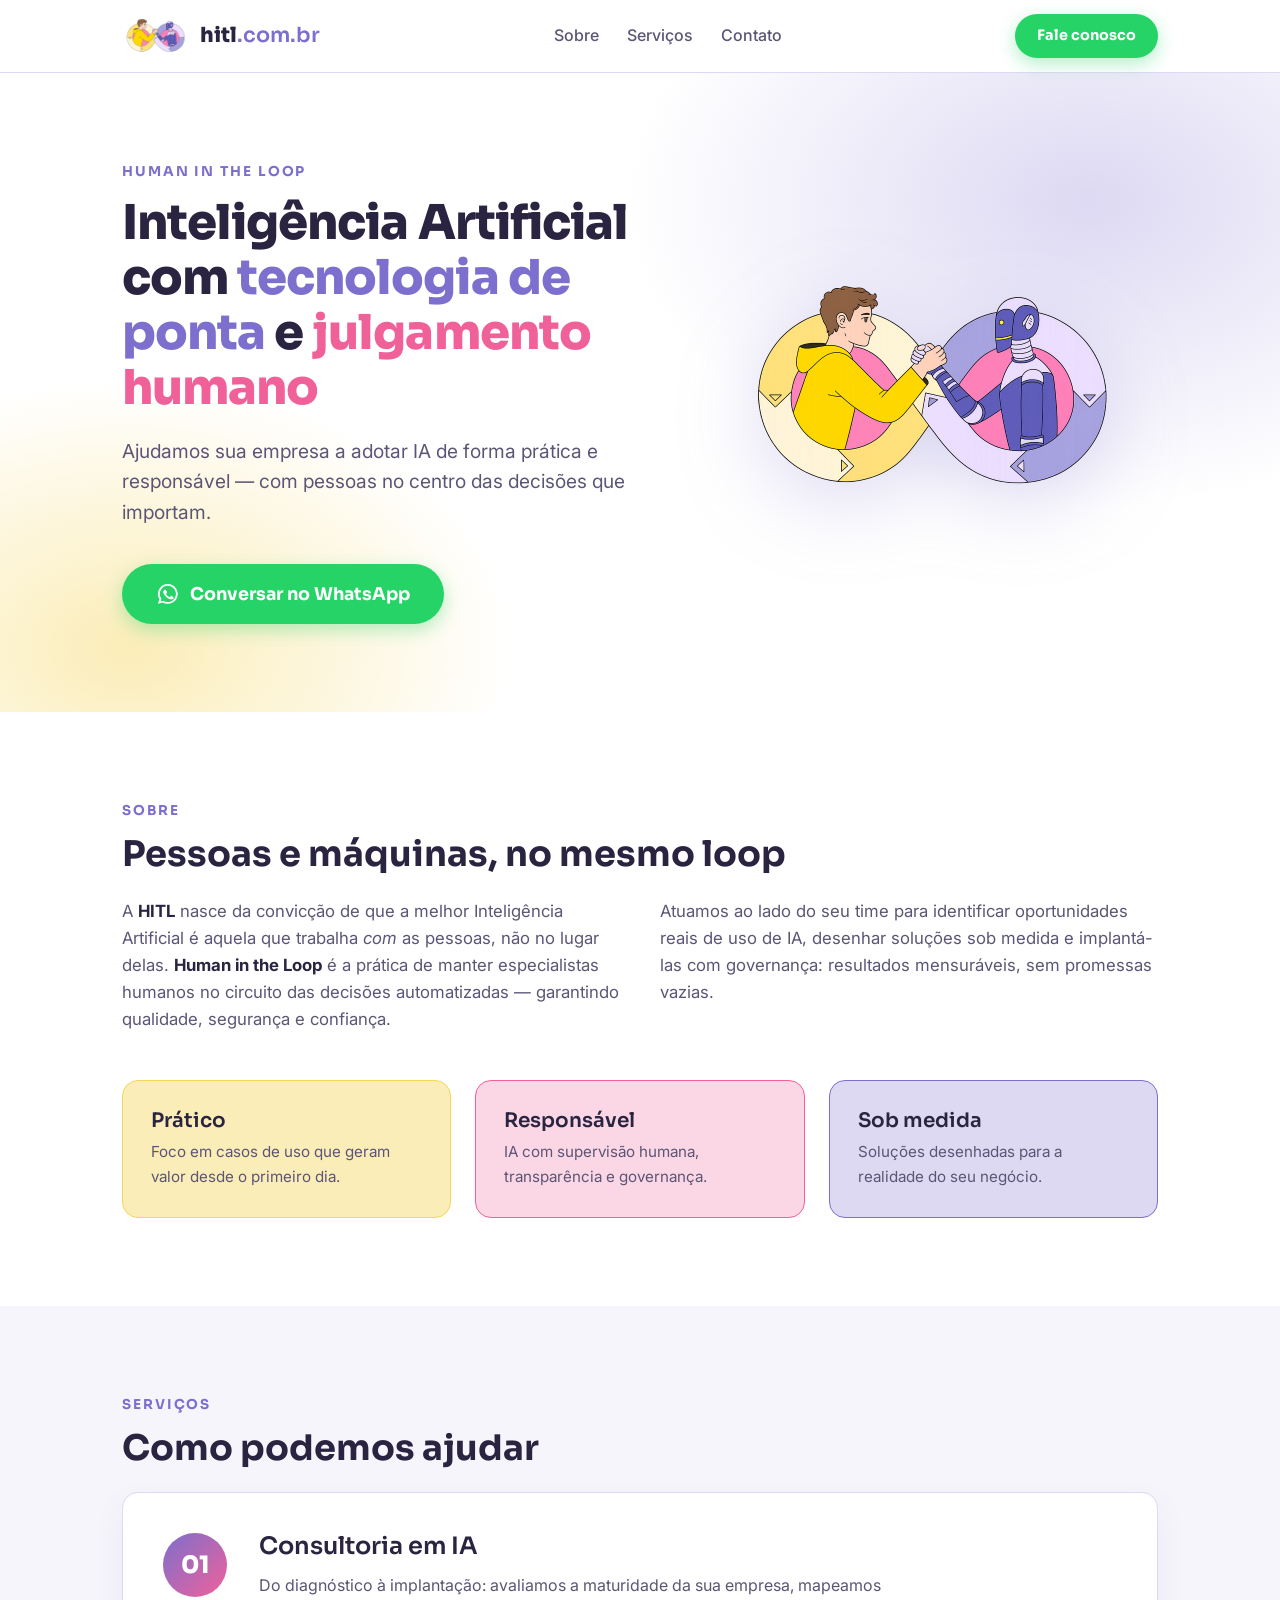
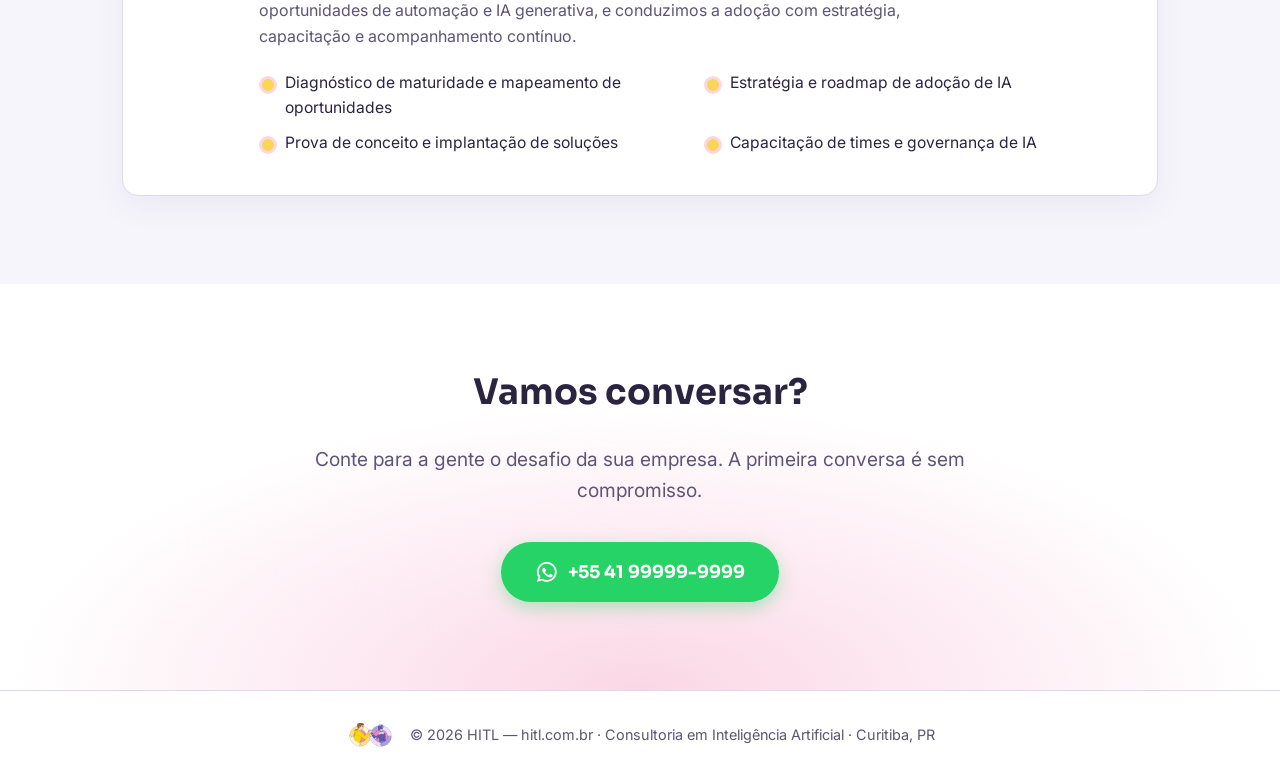
==== index.html @ 63e80a0f "Landing page inicial hitl.com.br Hero + Sobre + Consultoria em IA + Contato, tema claro, CTA WhatsAp" ====
<!DOCTYPE html>
<html lang="pt-BR">
<head>
  <meta charset="UTF-8">
  <meta name="viewport" content="width=device-width, initial-scale=1.0">
  <title>HITL — Human in the Loop | Consultoria em IA</title>
  <meta name="description" content="HITL — Human in the Loop. Consultoria em Inteligência Artificial que une o melhor da tecnologia com o julgamento humano.">
  <link rel="icon" type="image/png" href="Human-in-the-Loop_new1_transparent_150.png">
  <link rel="preconnect" href="https://fonts.googleapis.com">
  <link rel="preconnect" href="https://fonts.gstatic.com" crossorigin>
  <link href="https://fonts.googleapis.com/css2?family=Sora:wght@400;600;700;800&family=Inter:wght@400;500;600&display=swap" rel="stylesheet">
  <link rel="stylesheet" href="styles.css">
</head>
<body>

  <header class="topbar">
    <div class="container topbar-inner">
      <a href="#" class="brand">
        <img src="Human-in-the-Loop_new1_transparent_150.png" alt="Logomarca HITL — Human in the Loop" class="brand-logo">
        <span class="brand-name">hitl<span class="brand-dot">.com.br</span></span>
      </a>
      <nav class="nav">
        <a href="#sobre">Sobre</a>
        <a href="#servicos">Serviços</a>
        <a href="#contato">Contato</a>
      </nav>
      <a href="https://wa.me/5541999999999" class="btn btn-primary btn-sm" target="_blank" rel="noopener">
        Fale conosco
      </a>
    </div>
  </header>

  <main>

    <!-- HERO -->
    <section class="hero">
      <div class="container hero-inner">
        <div class="hero-copy">
          <p class="eyebrow">Human in the Loop</p>
          <h1>Inteligência Artificial com <span class="hl-purple">tecnologia de ponta</span> e <span class="hl-pink">julgamento humano</span></h1>
          <p class="lead">
            Ajudamos sua empresa a adotar IA de forma prática e responsável —
            com pessoas no centro das decisões que importam.
          </p>
          <a href="https://wa.me/5541999999999" class="btn btn-primary btn-lg" target="_blank" rel="noopener">
            <svg class="icon-wa" viewBox="0 0 24 24" aria-hidden="true"><path fill="currentColor" d="M12 2a10 10 0 0 0-8.6 15.1L2 22l5-1.3A10 10 0 1 0 12 2m0 1.8a8.2 8.2 0 1 1-4.2 15.3l-.3-.2-2.9.8.8-2.9-.2-.3A8.2 8.2 0 0 1 12 3.8m-3 4.1c-.2 0-.5.1-.7.3-.2.3-.9.9-.9 2.1s.9 2.5 1 2.6c.1.2 1.8 2.8 4.4 3.9 2.2.9 2.6.7 3.1.7.5-.1 1.5-.6 1.7-1.2.2-.6.2-1.1.2-1.2-.1-.1-.2-.2-.5-.3l-1.7-.8c-.2-.1-.4-.1-.6.1l-.8 1c-.1.2-.3.2-.5.1a6.7 6.7 0 0 1-2-1.2 7.5 7.5 0 0 1-1.4-1.7c-.1-.2 0-.4.1-.5l.5-.6c.2-.2.2-.3.3-.5.1-.2 0-.4 0-.5L10 8.3c-.2-.3-.3-.4-.5-.4z"/></svg>
            Conversar no WhatsApp
          </a>
        </div>
        <div class="hero-art">
          <img src="Human-in-the-Loop_new1_transparent_400.png"
               srcset="Human-in-the-Loop_new1_transparent_300.png 300w, Human-in-the-Loop_new1_transparent_400.png 400w"
               sizes="(max-width: 900px) 300px, 400px"
               alt="Ilustração: humano e robô unindo as mãos em um loop infinito" width="400">
        </div>
      </div>
    </section>

    <!-- SOBRE -->
    <section id="sobre" class="section">
      <div class="container">
        <p class="eyebrow">Sobre</p>
        <h2>Pessoas e máquinas, no mesmo loop</h2>
        <div class="sobre-grid">
          <p>
            A <strong>HITL</strong> nasce da convicção de que a melhor Inteligência Artificial
            é aquela que trabalha <em>com</em> as pessoas, não no lugar delas.
            <strong>Human in the Loop</strong> é a prática de manter especialistas humanos
            no circuito das decisões automatizadas — garantindo qualidade, segurança e confiança.
          </p>
          <p>
            Atuamos ao lado do seu time para identificar oportunidades reais de uso de IA,
            desenhar soluções sob medida e implantá-las com governança:
            resultados mensuráveis, sem promessas vazias.
          </p>
        </div>
        <div class="valores">
          <div class="valor card-yellow">
            <h3>Prático</h3>
            <p>Foco em casos de uso que geram valor desde o primeiro dia.</p>
          </div>
          <div class="valor card-pink">
            <h3>Responsável</h3>
            <p>IA com supervisão humana, transparência e governança.</p>
          </div>
          <div class="valor card-purple">
            <h3>Sob medida</h3>
            <p>Soluções desenhadas para a realidade do seu negócio.</p>
          </div>
        </div>
      </div>
    </section>

    <!-- SERVIÇOS -->
    <section id="servicos" class="section section-alt">
      <div class="container">
        <p class="eyebrow">Serviços</p>
        <h2>Como podemos ajudar</h2>
        <div class="servico">
          <div class="servico-badge">01</div>
          <div class="servico-body">
            <h3>Consultoria em IA</h3>
            <p>
              Do diagnóstico à implantação: avaliamos a maturidade da sua empresa,
              mapeamos oportunidades de automação e IA generativa, e conduzimos
              a adoção com estratégia, capacitação e acompanhamento contínuo.
            </p>
            <ul class="servico-lista">
              <li>Diagnóstico de maturidade e mapeamento de oportunidades</li>
              <li>Estratégia e roadmap de adoção de IA</li>
              <li>Prova de conceito e implantação de soluções</li>
              <li>Capacitação de times e governança de IA</li>
            </ul>
          </div>
        </div>
      </div>
    </section>

    <!-- CONTATO -->
    <section id="contato" class="section contato">
      <div class="container contato-inner">
        <h2>Vamos conversar?</h2>
        <p class="lead">
          Conte para a gente o desafio da sua empresa.
          A primeira conversa é sem compromisso.
        </p>
        <a href="https://wa.me/5541999999999" class="btn btn-primary btn-lg" target="_blank" rel="noopener">
          <svg class="icon-wa" viewBox="0 0 24 24" aria-hidden="true"><path fill="currentColor" d="M12 2a10 10 0 0 0-8.6 15.1L2 22l5-1.3A10 10 0 1 0 12 2m0 1.8a8.2 8.2 0 1 1-4.2 15.3l-.3-.2-2.9.8.8-2.9-.2-.3A8.2 8.2 0 0 1 12 3.8m-3 4.1c-.2 0-.5.1-.7.3-.2.3-.9.9-.9 2.1s.9 2.5 1 2.6c.1.2 1.8 2.8 4.4 3.9 2.2.9 2.6.7 3.1.7.5-.1 1.5-.6 1.7-1.2.2-.6.2-1.1.2-1.2-.1-.1-.2-.2-.5-.3l-1.7-.8c-.2-.1-.4-.1-.6.1l-.8 1c-.1.2-.3.2-.5.1a6.7 6.7 0 0 1-2-1.2 7.5 7.5 0 0 1-1.4-1.7c-.1-.2 0-.4.1-.5l.5-.6c.2-.2.2-.3.3-.5.1-.2 0-.4 0-.5L10 8.3c-.2-.3-.3-.4-.5-.4z"/></svg>
          +55 41 99999-9999
        </a>
      </div>
    </section>

  </main>

  <footer class="footer">
    <div class="container footer-inner">
      <img src="Human-in-the-Loop_new1_transparent_150.png" alt="" class="footer-logo">
      <p>© 2026 HITL — hitl.com.br · Consultoria em Inteligência Artificial · Curitiba, PR</p>
    </div>
  </footer>

</body>
</html>
---- styles.css ----
/* ===== HITL — hitl.com.br ===== */

:root {
  --yellow: #F7D658;
  --yellow-soft: #FBEDB8;
  --pink: #F0619A;
  --pink-soft: #FBD7E6;
  --purple: #7C6FCD;
  --purple-soft: #DDD9F3;
  --ink: #2A2440;
  --ink-muted: #5C5575;
  --bg: #FFFFFF;
  --bg-alt: #F7F5FC;
  --wa-green: #25D366;
  --wa-green-dark: #1DA851;
  --radius: 16px;
  --font-display: "Sora", sans-serif;
  --font-body: "Inter", sans-serif;
}

* { margin: 0; padding: 0; box-sizing: border-box; }

html { scroll-behavior: smooth; }

body {
  font-family: var(--font-body);
  color: var(--ink);
  background: var(--bg);
  line-height: 1.6;
}

.container {
  max-width: 1100px;
  margin: 0 auto;
  padding: 0 32px;
}

h1, h2, h3 { font-family: var(--font-display); line-height: 1.15; }

h1 { font-size: 3rem; font-weight: 800; letter-spacing: -0.02em; }
h2 { font-size: 2.2rem; font-weight: 700; margin-bottom: 24px; }
h3 { font-size: 1.25rem; font-weight: 600; }

.eyebrow {
  font-family: var(--font-display);
  font-size: 0.85rem;
  font-weight: 700;
  text-transform: uppercase;
  letter-spacing: 0.14em;
  color: var(--purple);
  margin-bottom: 12px;
}

.lead {
  font-size: 1.2rem;
  color: var(--ink-muted);
  max-width: 34em;
}

.hl-purple { color: var(--purple); }
.hl-pink { color: var(--pink); }

/* ===== Buttons ===== */

.btn {
  display: inline-flex;
  align-items: center;
  gap: 10px;
  font-family: var(--font-display);
  font-weight: 700;
  text-decoration: none;
  border-radius: 999px;
  transition: transform 0.15s ease, box-shadow 0.15s ease, background 0.15s ease;
}

.btn-primary {
  background: var(--wa-green);
  color: #fff;
  box-shadow: 0 6px 18px rgba(37, 211, 102, 0.35);
}

.btn-primary:hover {
  background: var(--wa-green-dark);
  transform: translateY(-2px);
  box-shadow: 0 10px 24px rgba(37, 211, 102, 0.4);
}

.btn-sm { padding: 10px 22px; font-size: 0.9rem; }
.btn-lg { padding: 16px 34px; font-size: 1.1rem; }

.icon-wa { width: 1.35em; height: 1.35em; flex-shrink: 0; }

/* ===== Topbar ===== */

.topbar {
  position: sticky;
  top: 0;
  z-index: 20;
  background: rgba(255, 255, 255, 0.92);
  backdrop-filter: blur(8px);
  border-bottom: 1px solid var(--purple-soft);
}

.topbar-inner {
  display: flex;
  align-items: center;
  justify-content: space-between;
  gap: 24px;
  height: 72px;
}

.brand {
  display: flex;
  align-items: center;
  gap: 12px;
  text-decoration: none;
  color: var(--ink);
}

.brand-logo { height: 44px; width: auto; }

.brand-name {
  font-family: var(--font-display);
  font-weight: 800;
  font-size: 1.3rem;
}

.brand-dot { color: var(--purple); font-weight: 600; }

.nav { display: flex; gap: 28px; }

.nav a {
  font-weight: 500;
  text-decoration: none;
  color: var(--ink-muted);
  transition: color 0.15s ease;
}

.nav a:hover { color: var(--purple); }

/* ===== Hero ===== */

.hero {
  background:
    radial-gradient(ellipse 60% 80% at 85% 20%, var(--purple-soft) 0%, transparent 60%),
    radial-gradient(ellipse 50% 70% at 10% 90%, var(--yellow-soft) 0%, transparent 60%),
    var(--bg);
}

.hero-inner {
  display: grid;
  grid-template-columns: 1.15fr 1fr;
  align-items: center;
  gap: 48px;
  padding-top: 88px;
  padding-bottom: 88px;
}

.hero-copy h1 { margin: 0 0 20px; }

.hero-copy .lead { margin-bottom: 36px; }

.hero-art { text-align: center; }

.hero-art img {
  max-width: 100%;
  height: auto;
  filter: drop-shadow(0 20px 40px rgba(124, 111, 205, 0.25));
}

/* ===== Sections ===== */

.section { padding: 88px 0; }

.section-alt { background: var(--bg-alt); }

.sobre-grid {
  display: grid;
  grid-template-columns: 1fr 1fr;
  gap: 40px;
  font-size: 1.05rem;
  color: var(--ink-muted);
  margin-bottom: 48px;
}

.sobre-grid strong { color: var(--ink); }

.valores {
  display: grid;
  grid-template-columns: repeat(3, 1fr);
  gap: 24px;
}

.valor {
  border-radius: var(--radius);
  padding: 28px;
  border: 1px solid transparent;
}

.valor h3 { margin-bottom: 8px; }

.valor p { color: var(--ink-muted); font-size: 0.95rem; }

.card-yellow { background: var(--yellow-soft); border-color: var(--yellow); }
.card-pink   { background: var(--pink-soft);   border-color: var(--pink); }
.card-purple { background: var(--purple-soft); border-color: var(--purple); }

/* ===== Serviço ===== */

.servico {
  display: flex;
  gap: 32px;
  background: var(--bg);
  border: 1px solid var(--purple-soft);
  border-radius: var(--radius);
  padding: 40px;
  box-shadow: 0 12px 32px rgba(42, 36, 64, 0.06);
}

.servico-badge {
  font-family: var(--font-display);
  font-size: 1.5rem;
  font-weight: 800;
  color: #fff;
  background: linear-gradient(135deg, var(--purple), var(--pink));
  width: 64px;
  height: 64px;
  border-radius: 50%;
  display: flex;
  align-items: center;
  justify-content: center;
  flex-shrink: 0;
}

.servico-body h3 { font-size: 1.5rem; margin-bottom: 12px; }

.servico-body > p { color: var(--ink-muted); margin-bottom: 20px; max-width: 42em; }

.servico-lista {
  list-style: none;
  display: grid;
  grid-template-columns: 1fr 1fr;
  gap: 10px 32px;
}

.servico-lista li {
  padding-left: 26px;
  position: relative;
  color: var(--ink);
  font-size: 0.98rem;
}

.servico-lista li::before {
  content: "";
  position: absolute;
  left: 0;
  top: 0.42em;
  width: 12px;
  height: 12px;
  border-radius: 50%;
  background: var(--yellow);
  border: 3px solid var(--pink-soft);
}

/* ===== Contato ===== */

.contato {
  background:
    radial-gradient(ellipse 70% 100% at 50% 100%, var(--pink-soft) 0%, transparent 70%),
    var(--bg);
}

.contato-inner {
  text-align: center;
  display: flex;
  flex-direction: column;
  align-items: center;
  gap: 8px;
}

.contato .lead { margin-bottom: 28px; }

/* ===== Footer ===== */

.footer {
  border-top: 1px solid var(--purple-soft);
  padding: 28px 0;
}

.footer-inner {
  display: flex;
  align-items: center;
  justify-content: center;
  gap: 16px;
  color: var(--ink-muted);
  font-size: 0.9rem;
}

.footer-logo { height: 32px; width: auto; }

/* ===== Responsivo (desktop-first) ===== */

@media (max-width: 900px) {
  h1 { font-size: 2.2rem; }
  h2 { font-size: 1.8rem; }

  .hero-inner {
    grid-template-columns: 1fr;
    padding-top: 56px;
    padding-bottom: 56px;
    text-align: center;
  }

  .hero-copy .lead { margin-left: auto; margin-right: auto; }

  .hero-art { order: -1; }
  .hero-art img { max-width: 300px; }

  .nav { display: none; }

  .section { padding: 56px 0; }

  .sobre-grid,
  .valores,
  .servico-lista { grid-template-columns: 1fr; }

  .servico { flex-direction: column; padding: 28px; }

  .footer-inner { flex-direction: column; text-align: center; }
}
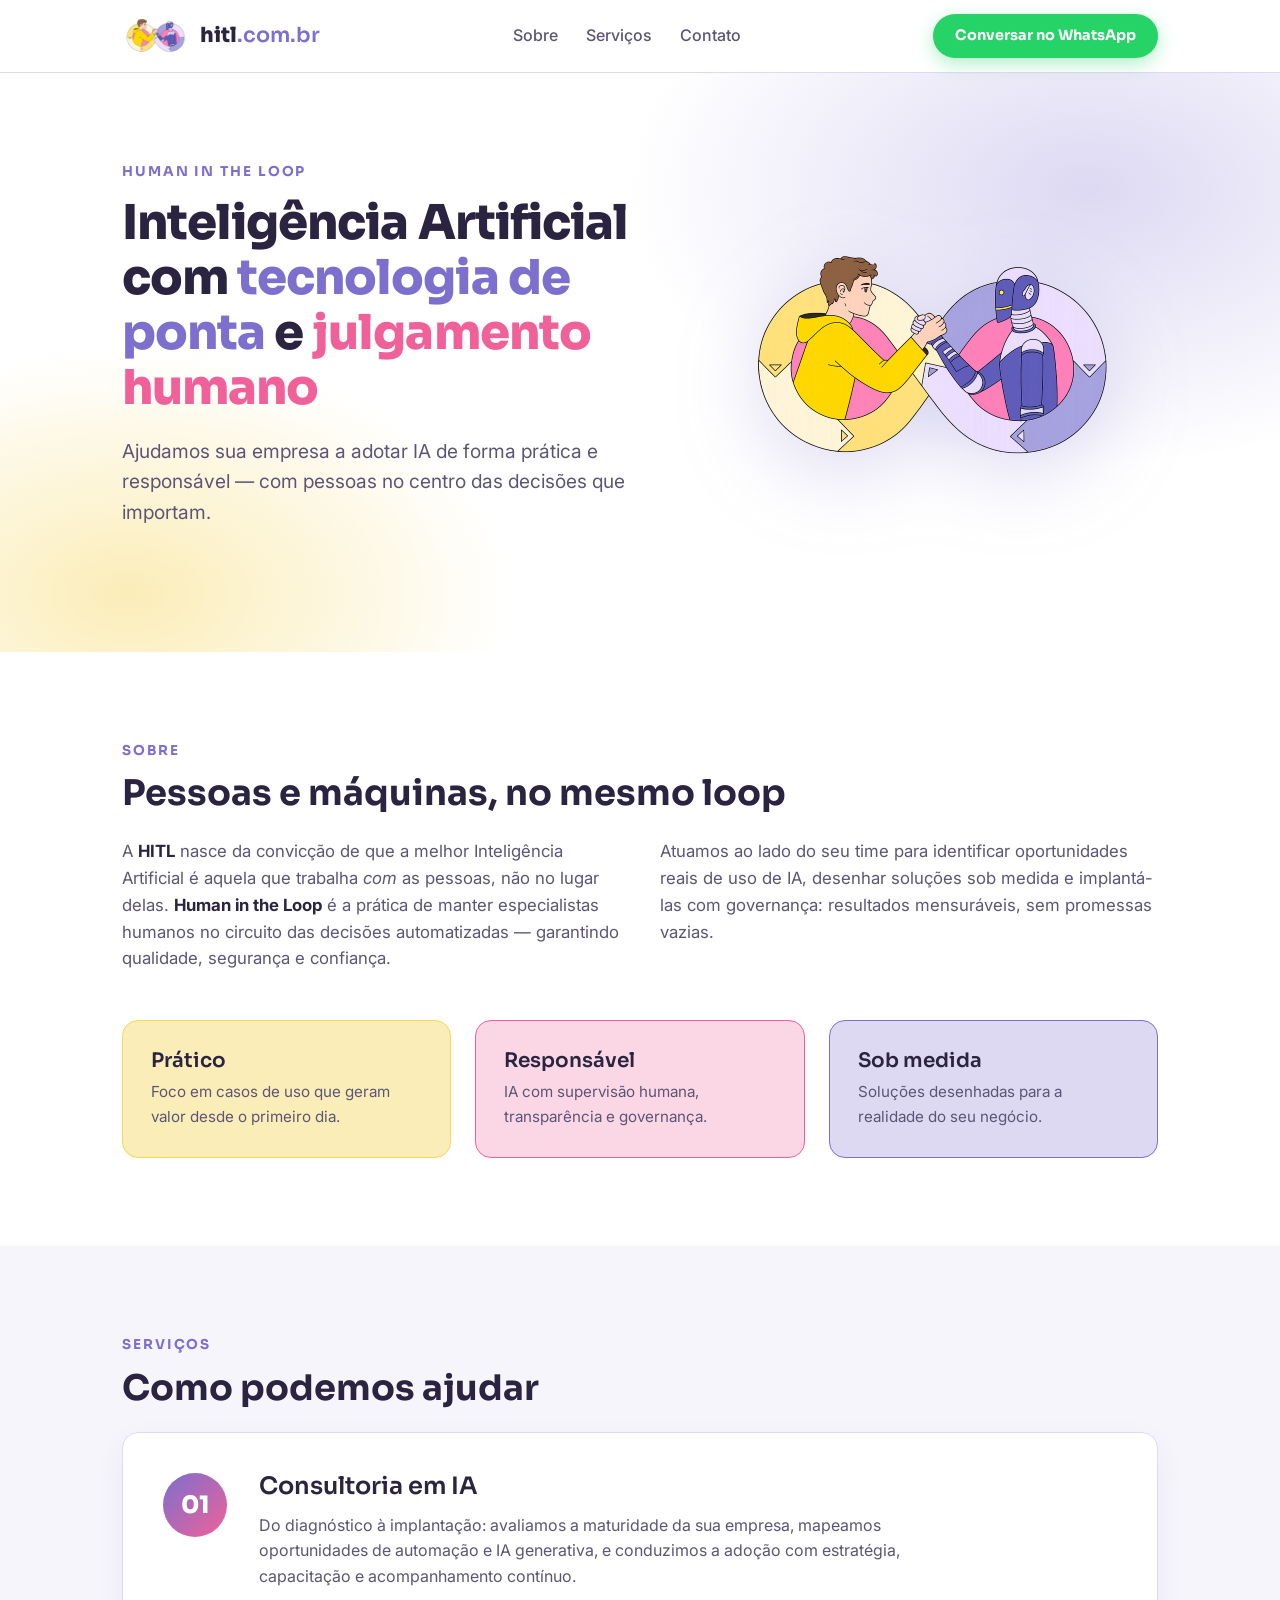
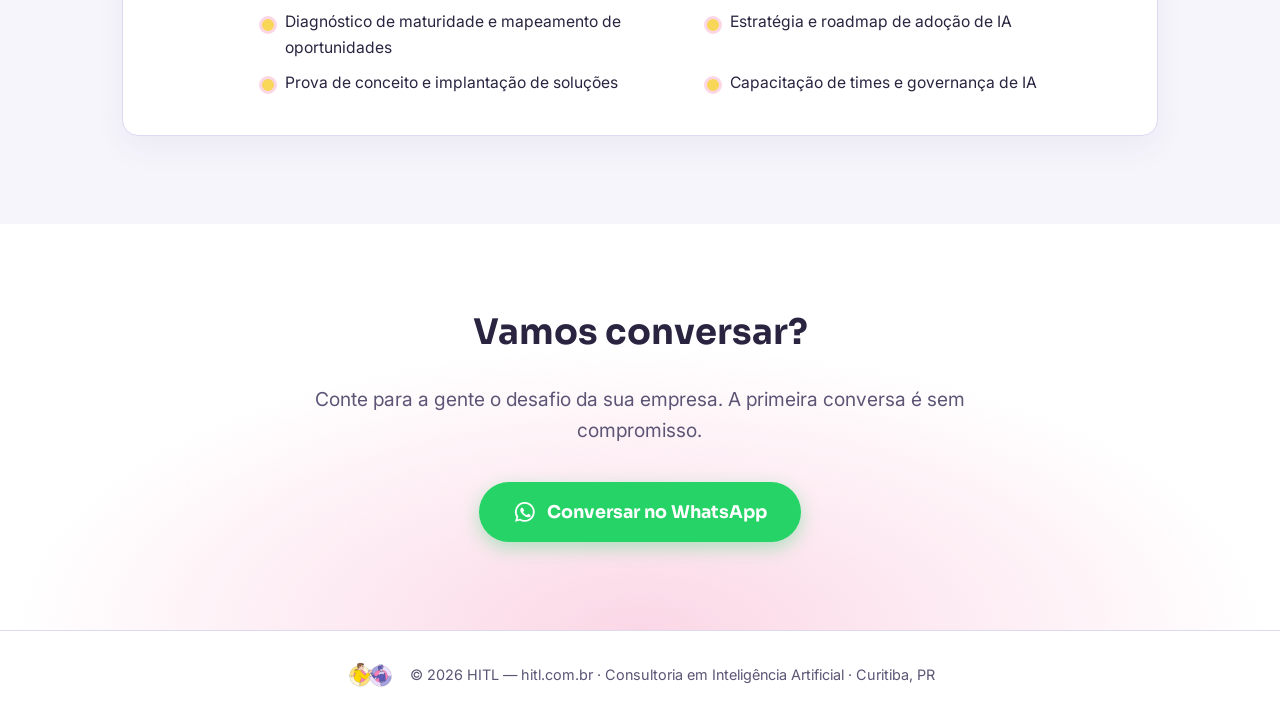
==== commit cdac5367: "Unifica texto dos CTAs em "Conversar no WhatsApp" Topo e contato usam o mesmo texto; remove o botao " ====
--- a/index.html
+++ b/index.html
@@ -25,7 +25,7 @@
         <a href="#contato">Contato</a>
       </nav>
       <a href="https://wa.me/5541999999999" class="btn btn-primary btn-sm" target="_blank" rel="noopener">
-        Fale conosco
+        Conversar no WhatsApp
       </a>
     </div>
   </header>
@@ -42,10 +42,6 @@
             Ajudamos sua empresa a adotar IA de forma prática e responsável —
             com pessoas no centro das decisões que importam.
           </p>
-          <a href="https://wa.me/5541999999999" class="btn btn-primary btn-lg" target="_blank" rel="noopener">
-            <svg class="icon-wa" viewBox="0 0 24 24" aria-hidden="true"><path fill="currentColor" d="M12 2a10 10 0 0 0-8.6 15.1L2 22l5-1.3A10 10 0 1 0 12 2m0 1.8a8.2 8.2 0 1 1-4.2 15.3l-.3-.2-2.9.8.8-2.9-.2-.3A8.2 8.2 0 0 1 12 3.8m-3 4.1c-.2 0-.5.1-.7.3-.2.3-.9.9-.9 2.1s.9 2.5 1 2.6c.1.2 1.8 2.8 4.4 3.9 2.2.9 2.6.7 3.1.7.5-.1 1.5-.6 1.7-1.2.2-.6.2-1.1.2-1.2-.1-.1-.2-.2-.5-.3l-1.7-.8c-.2-.1-.4-.1-.6.1l-.8 1c-.1.2-.3.2-.5.1a6.7 6.7 0 0 1-2-1.2 7.5 7.5 0 0 1-1.4-1.7c-.1-.2 0-.4.1-.5l.5-.6c.2-.2.2-.3.3-.5.1-.2 0-.4 0-.5L10 8.3c-.2-.3-.3-.4-.5-.4z"/></svg>
-            Conversar no WhatsApp
-          </a>
         </div>
         <div class="hero-art">
           <img src="Human-in-the-Loop_new1_transparent_400.png"
@@ -126,7 +122,7 @@
         </p>
         <a href="https://wa.me/5541999999999" class="btn btn-primary btn-lg" target="_blank" rel="noopener">
           <svg class="icon-wa" viewBox="0 0 24 24" aria-hidden="true"><path fill="currentColor" d="M12 2a10 10 0 0 0-8.6 15.1L2 22l5-1.3A10 10 0 1 0 12 2m0 1.8a8.2 8.2 0 1 1-4.2 15.3l-.3-.2-2.9.8.8-2.9-.2-.3A8.2 8.2 0 0 1 12 3.8m-3 4.1c-.2 0-.5.1-.7.3-.2.3-.9.9-.9 2.1s.9 2.5 1 2.6c.1.2 1.8 2.8 4.4 3.9 2.2.9 2.6.7 3.1.7.5-.1 1.5-.6 1.7-1.2.2-.6.2-1.1.2-1.2-.1-.1-.2-.2-.5-.3l-1.7-.8c-.2-.1-.4-.1-.6.1l-.8 1c-.1.2-.3.2-.5.1a6.7 6.7 0 0 1-2-1.2 7.5 7.5 0 0 1-1.4-1.7c-.1-.2 0-.4.1-.5l.5-.6c.2-.2.2-.3.3-.5.1-.2 0-.4 0-.5L10 8.3c-.2-.3-.3-.4-.5-.4z"/></svg>
-          +55 41 99999-9999
+          Conversar no WhatsApp
         </a>
       </div>
     </section>
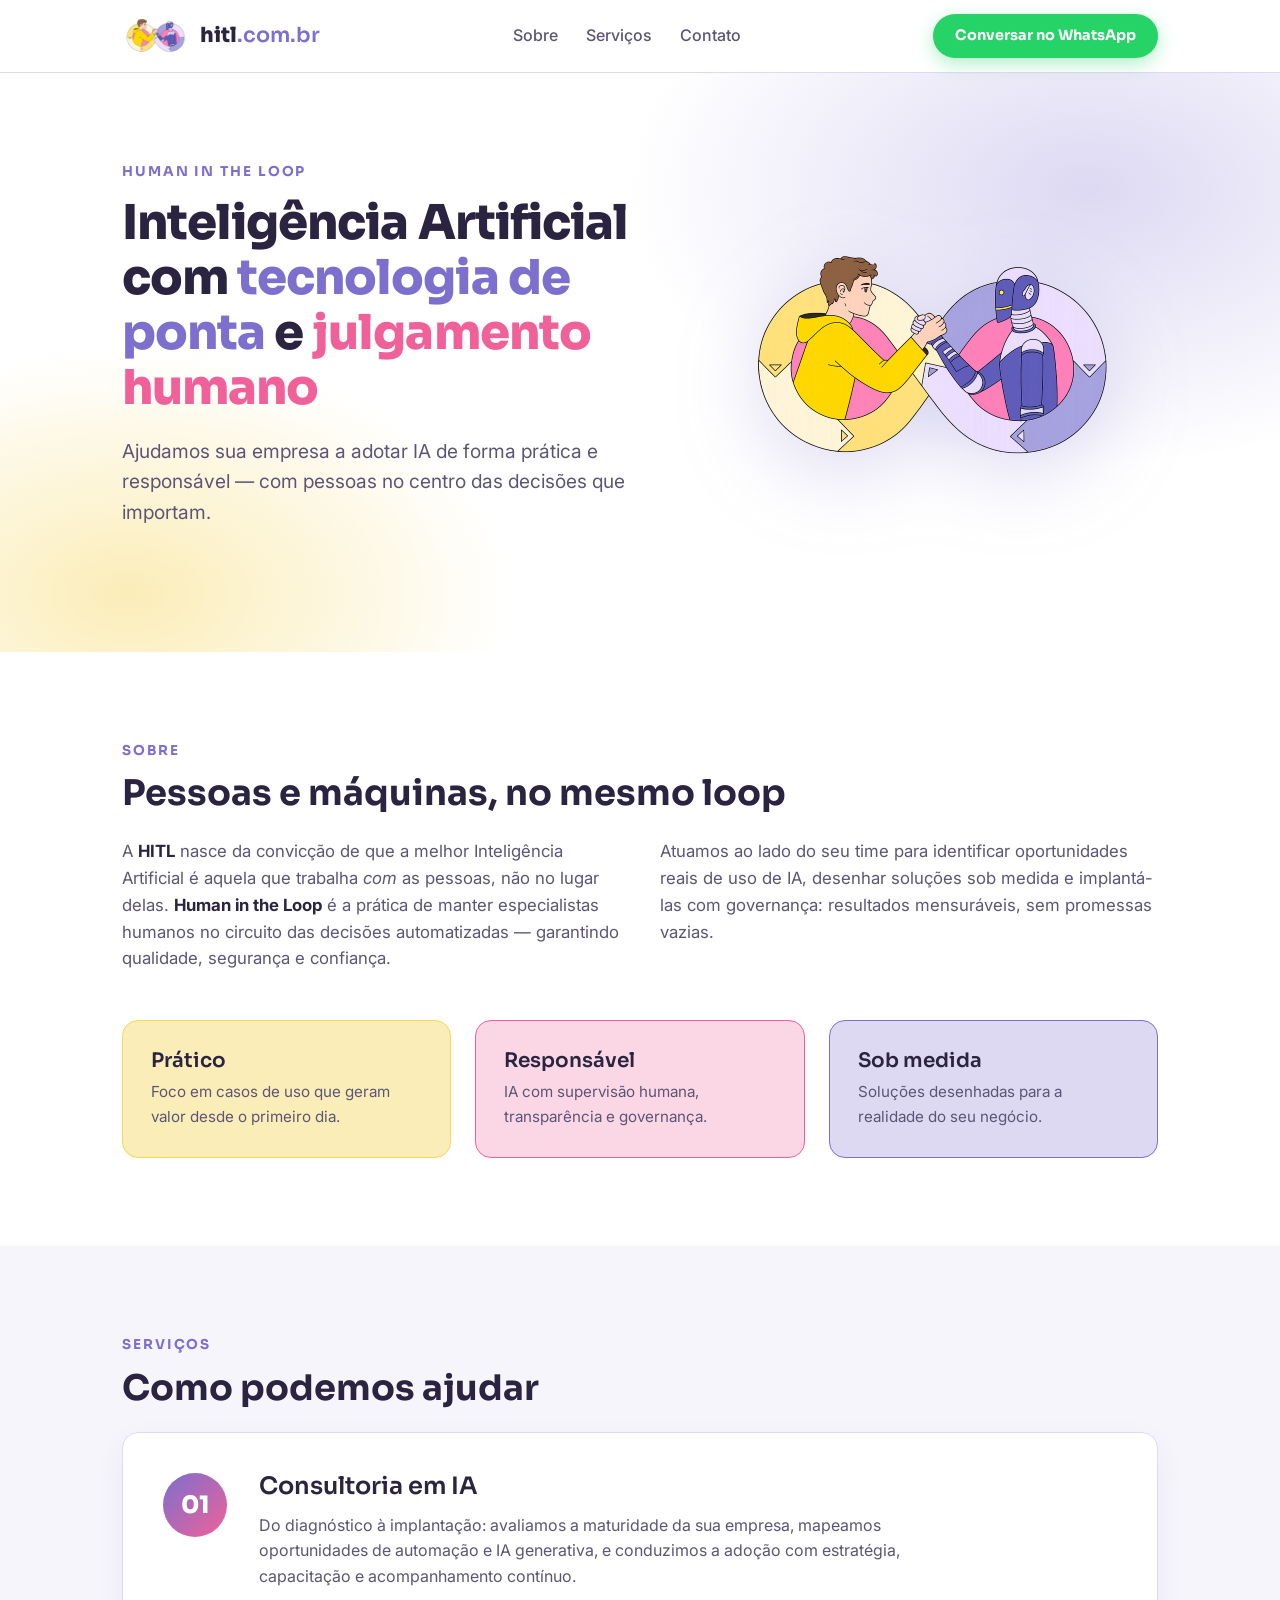
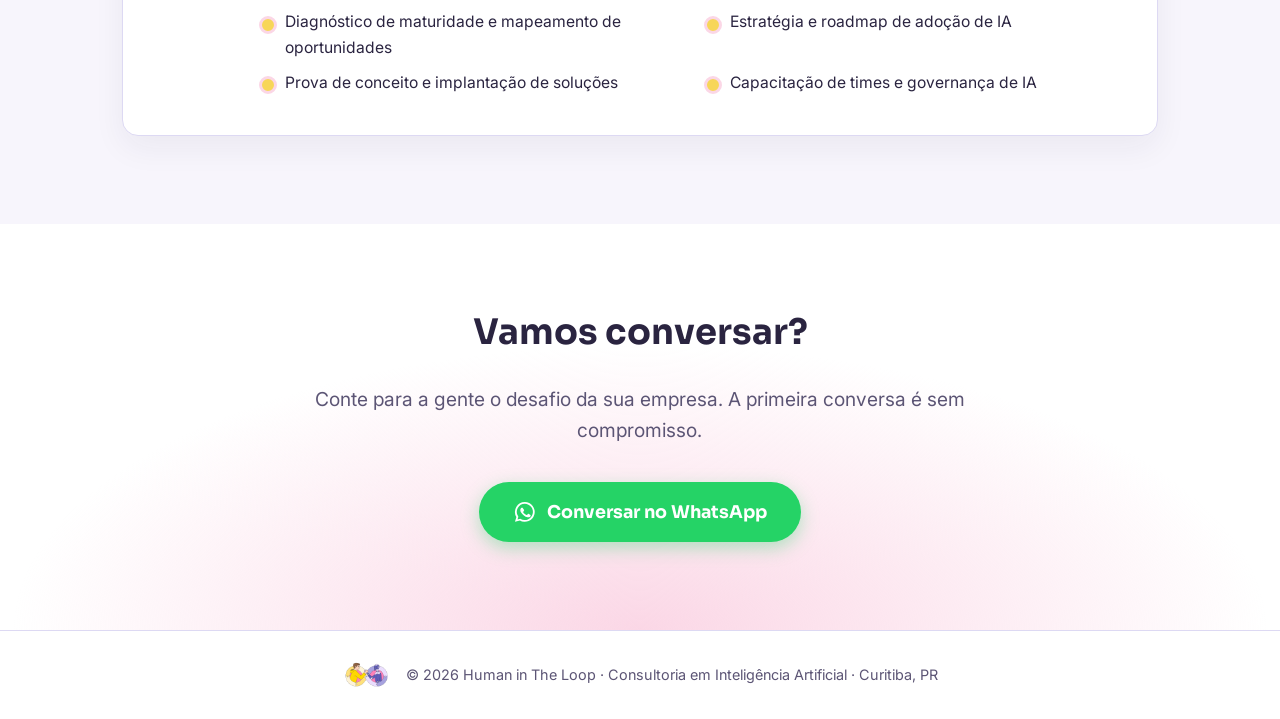
==== commit c11b9e9e: "Atualiza texto de copyright do rodape Co-Authored-By: Claude Fable 5 <noreply@anthropic.com>" ====
--- a/index.html
+++ b/index.html
@@ -132,7 +132,7 @@
   <footer class="footer">
     <div class="container footer-inner">
       <img src="Human-in-the-Loop_new1_transparent_150.png" alt="" class="footer-logo">
-      <p>© 2026 HITL — hitl.com.br · Consultoria em Inteligência Artificial · Curitiba, PR</p>
+      <p>© 2026 Human in The Loop · Consultoria em Inteligência Artificial · Curitiba, PR</p>
     </div>
   </footer>
 
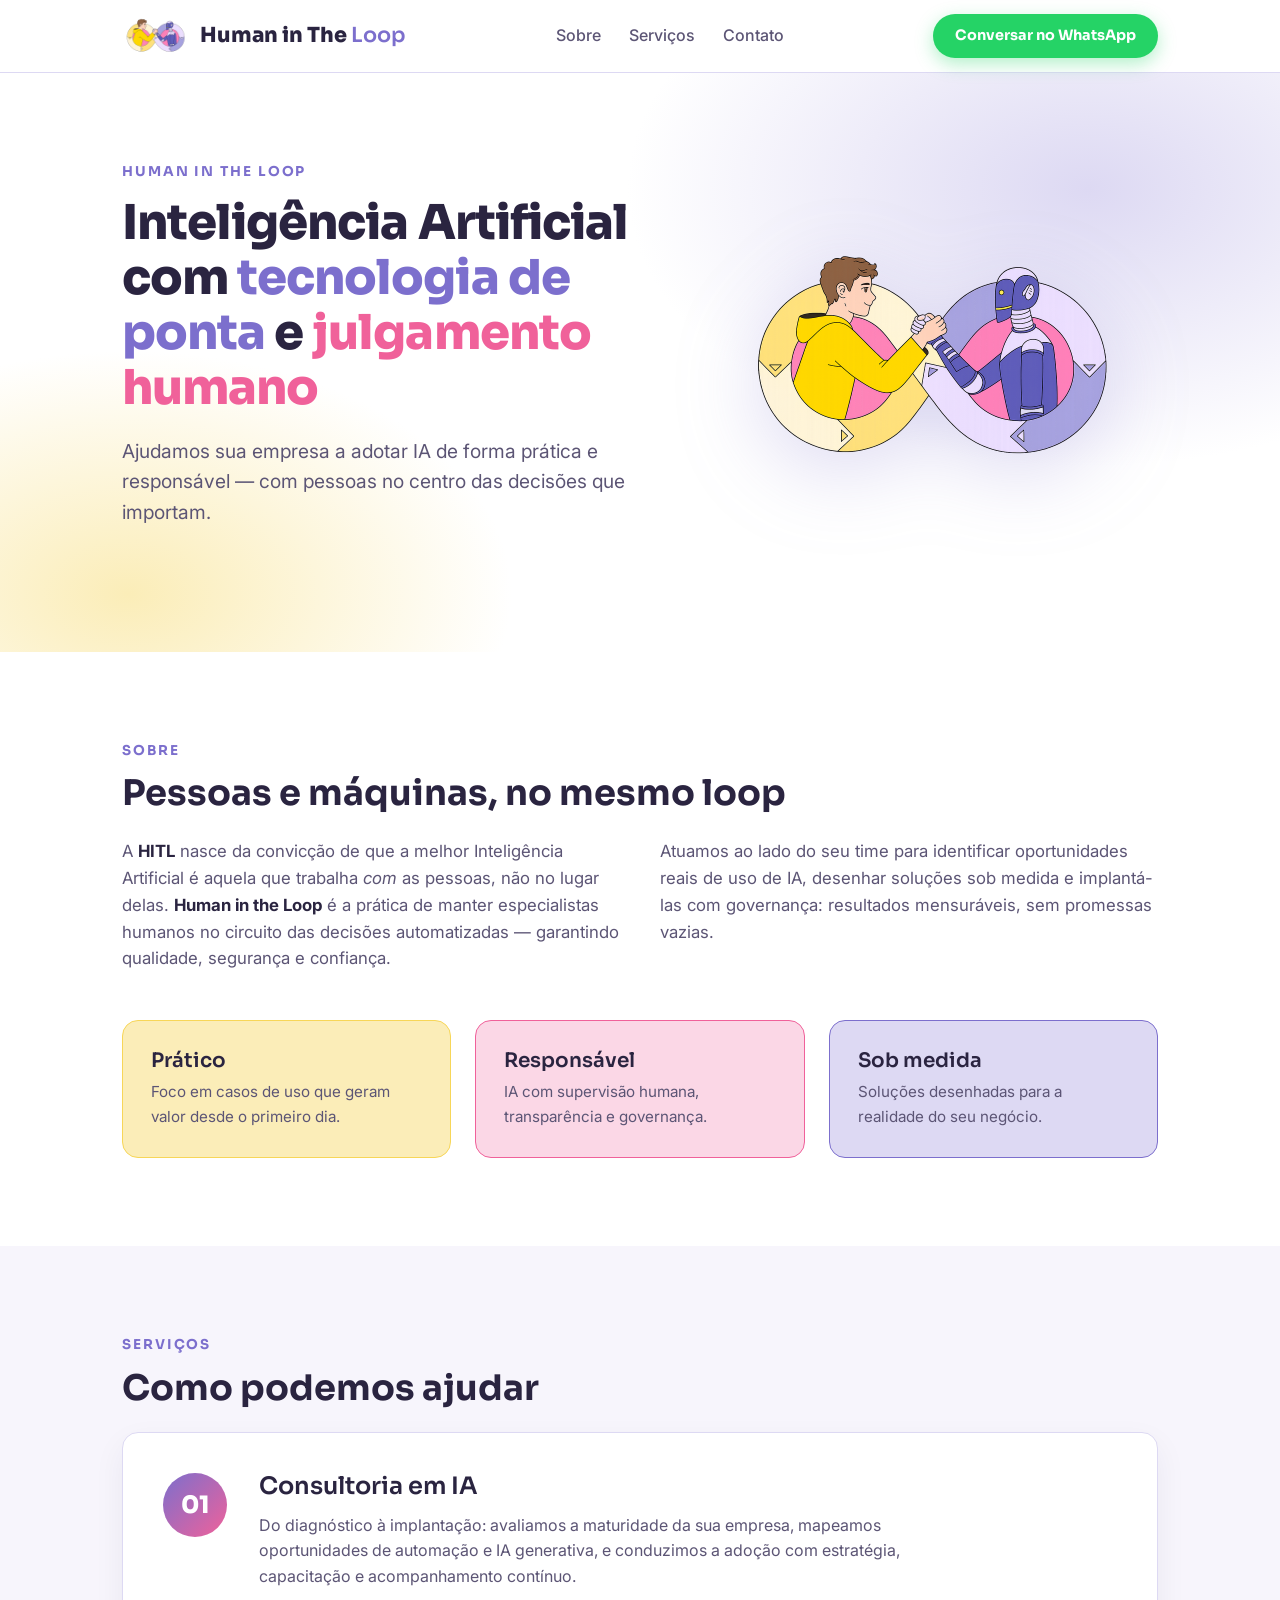
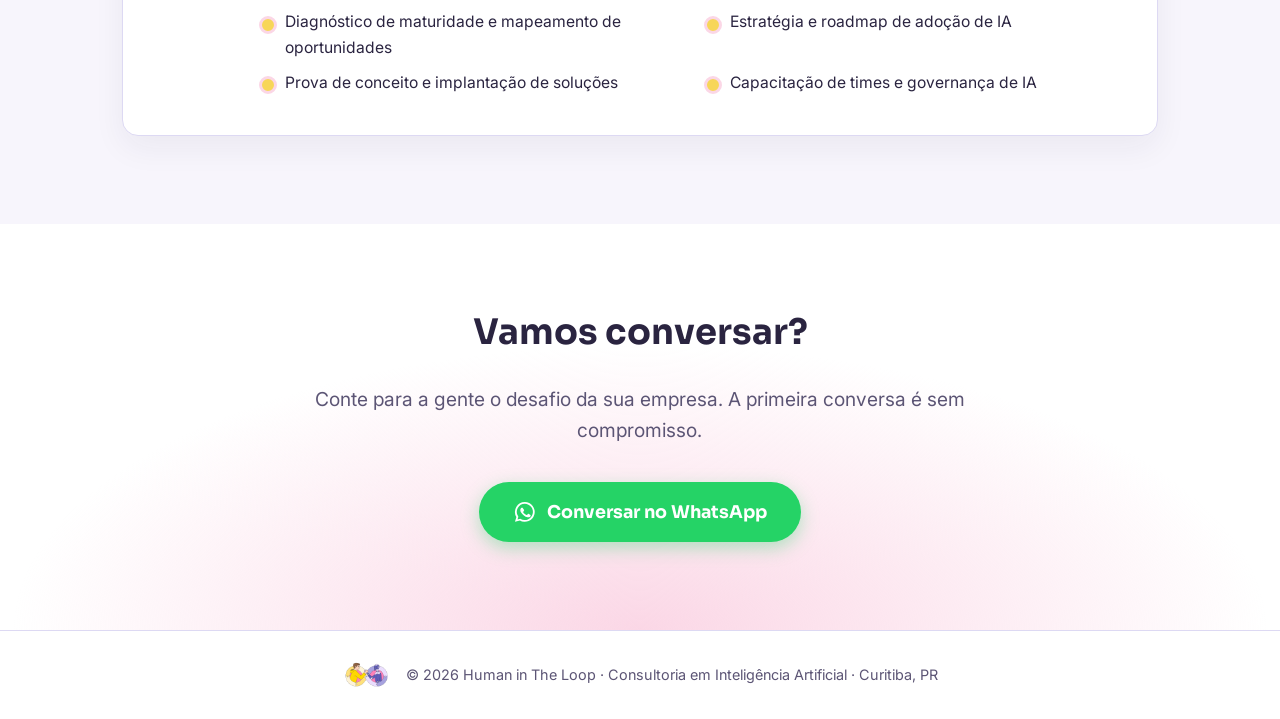
==== commit 3c19af66: "Troca marca do topo para "Human in The Loop" Co-Authored-By: Claude Fable 5 <noreply@anthropic.com>" ====
--- a/index.html
+++ b/index.html
@@ -17,7 +17,7 @@
     <div class="container topbar-inner">
       <a href="#" class="brand">
         <img src="Human-in-the-Loop_new1_transparent_150.png" alt="Logomarca HITL — Human in the Loop" class="brand-logo">
-        <span class="brand-name">hitl<span class="brand-dot">.com.br</span></span>
+        <span class="brand-name">Human in The <span class="brand-dot">Loop</span></span>
       </a>
       <nav class="nav">
         <a href="#sobre">Sobre</a>
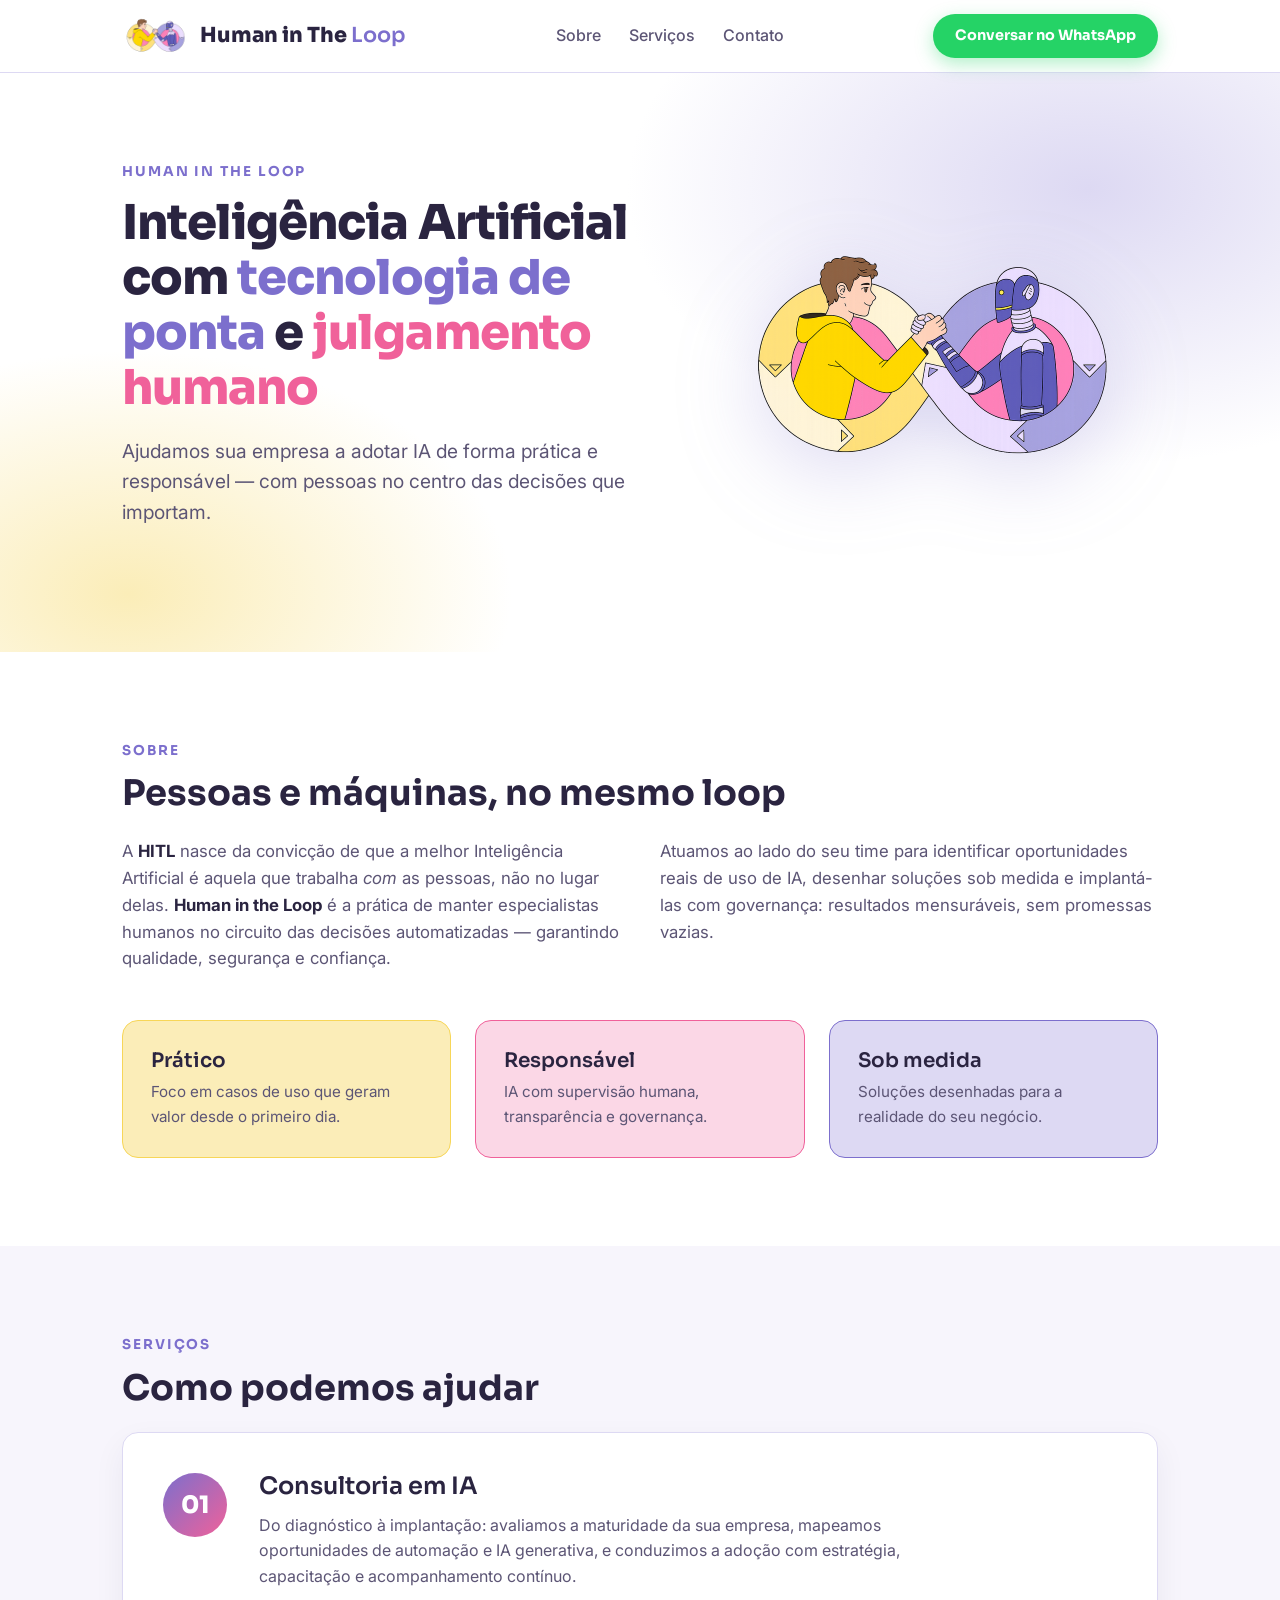
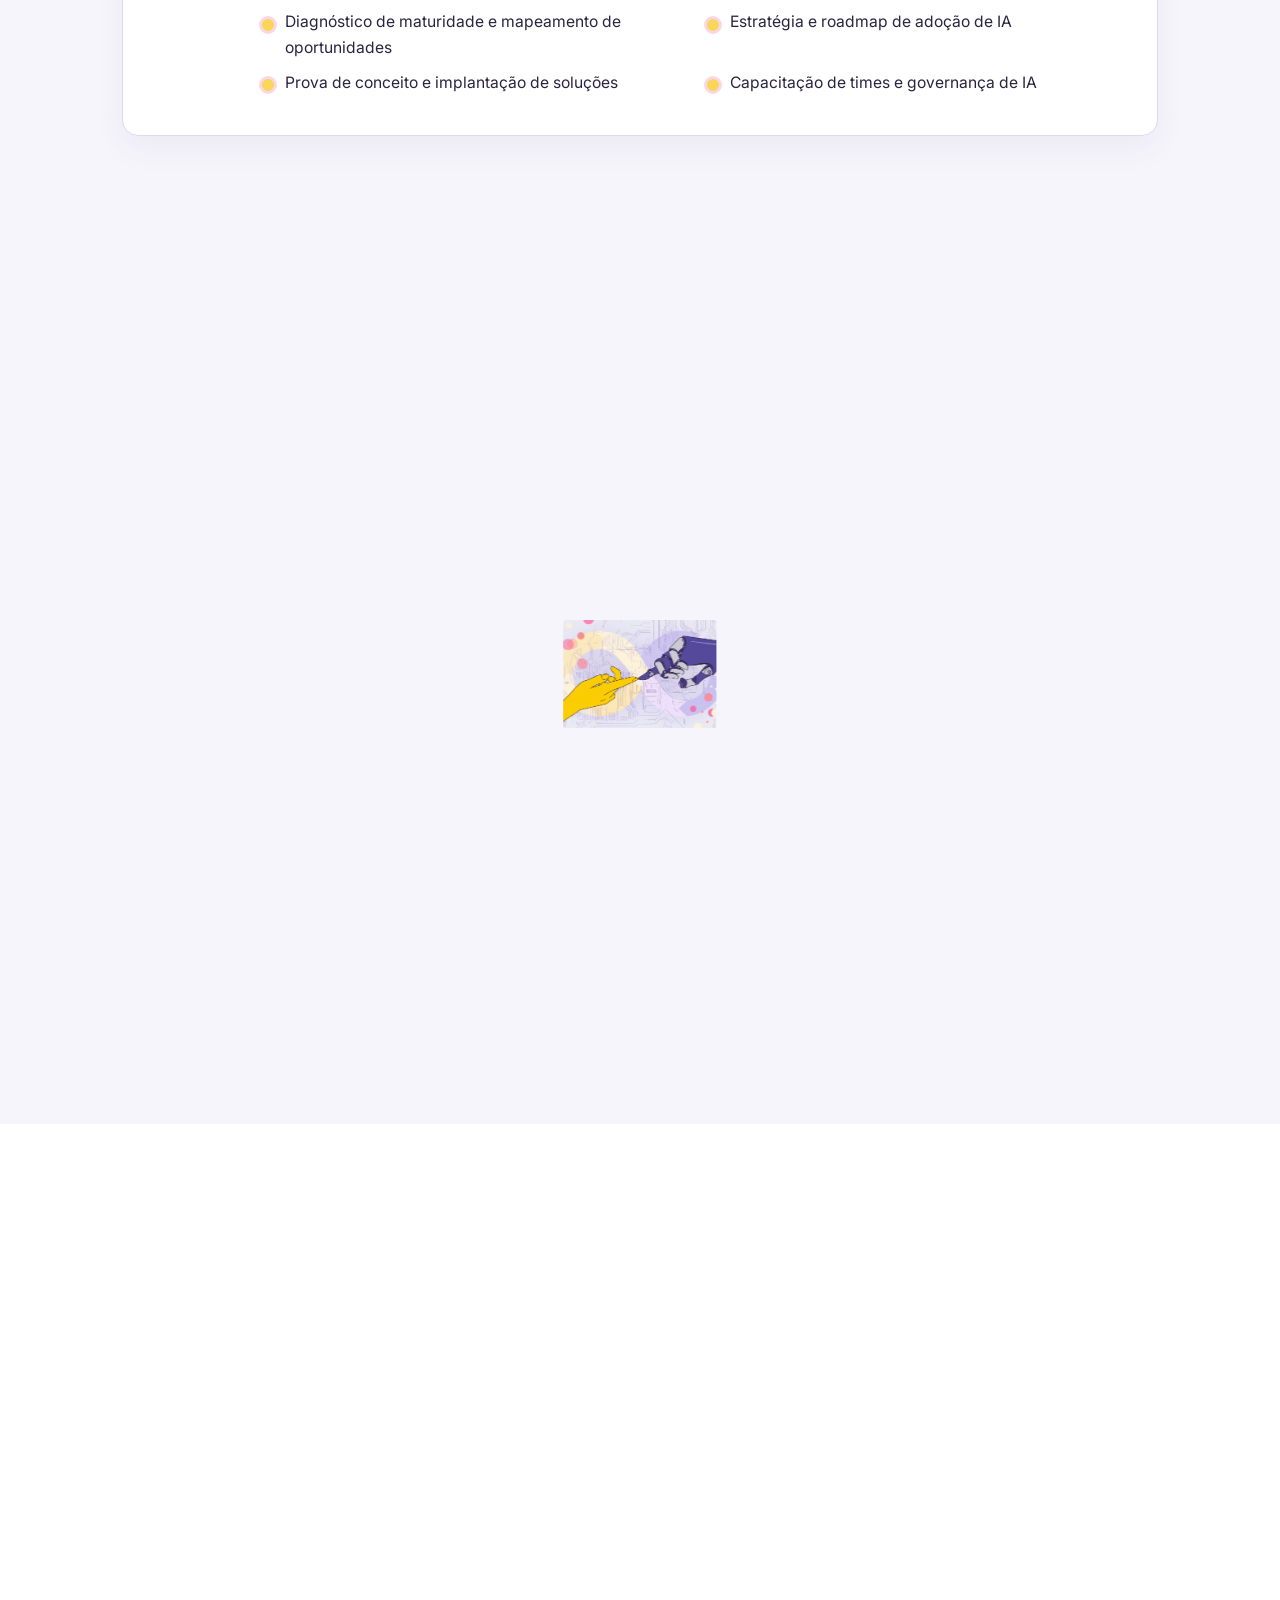
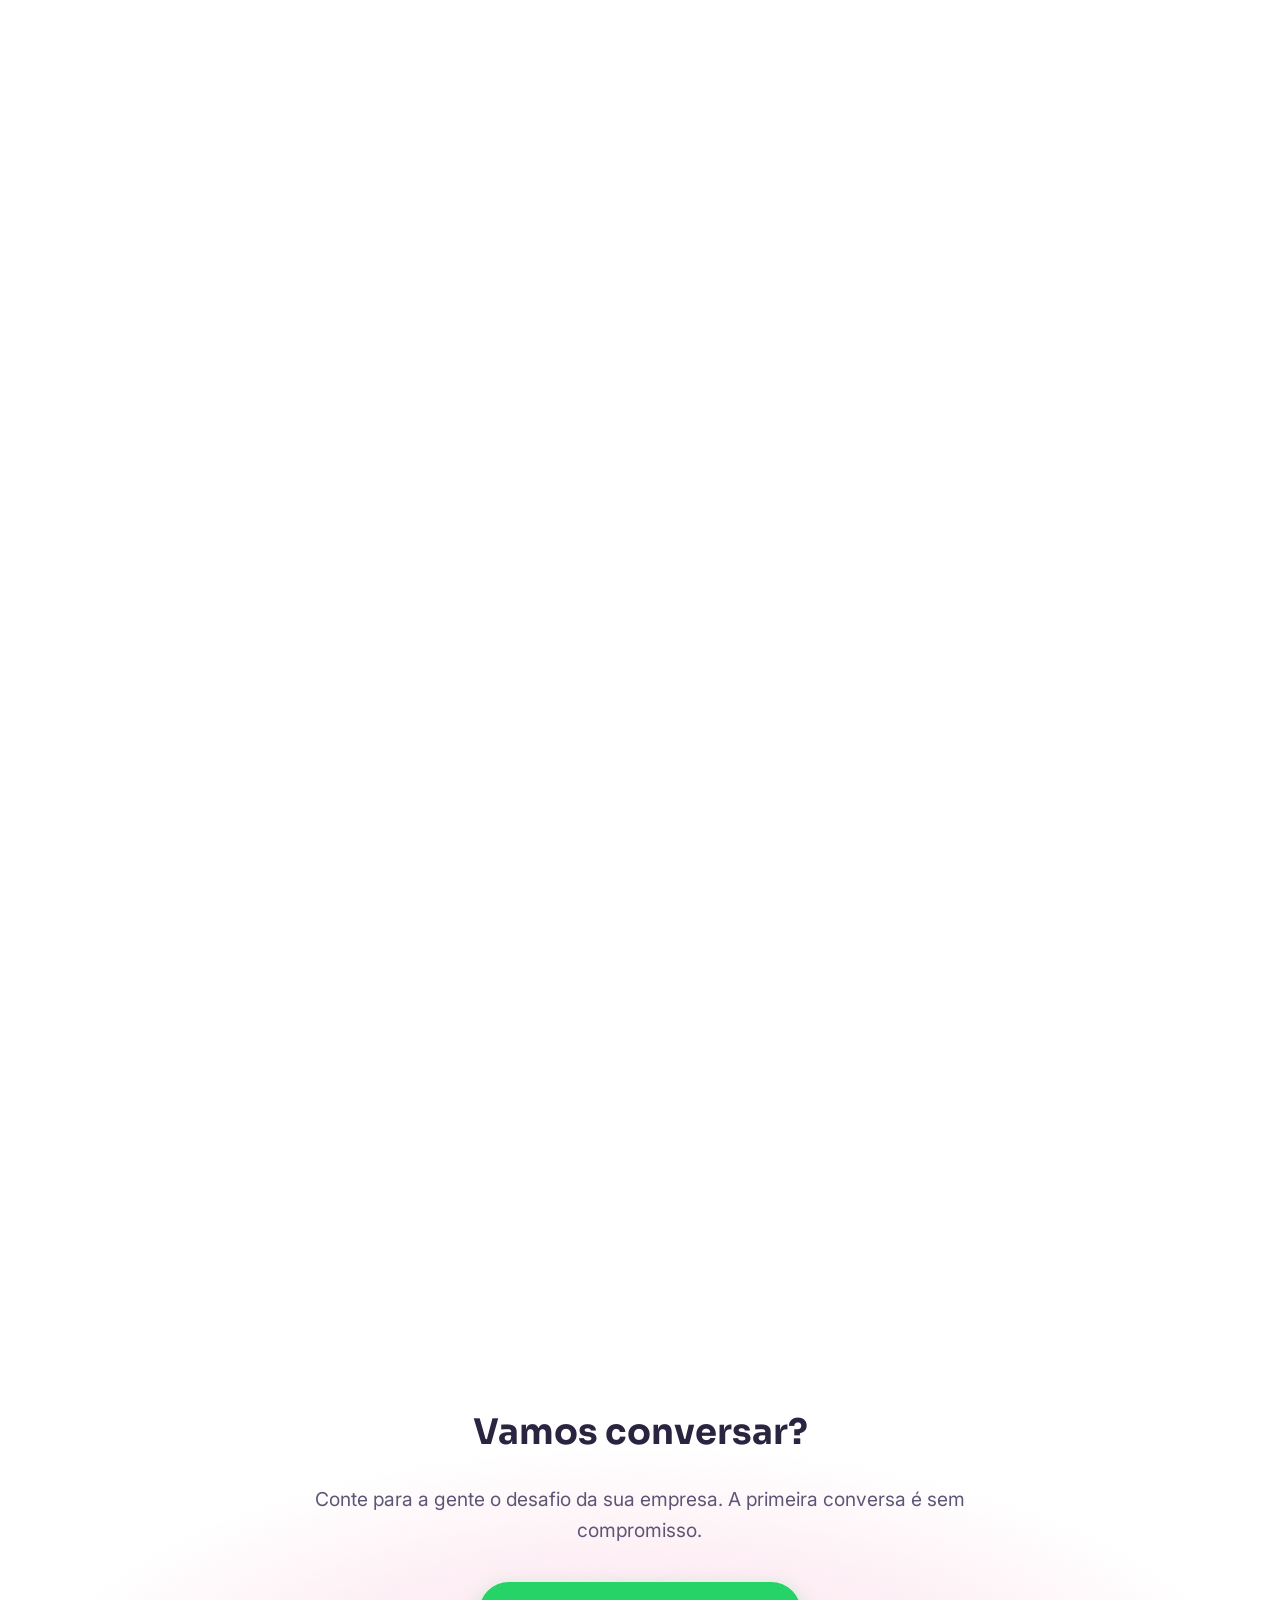
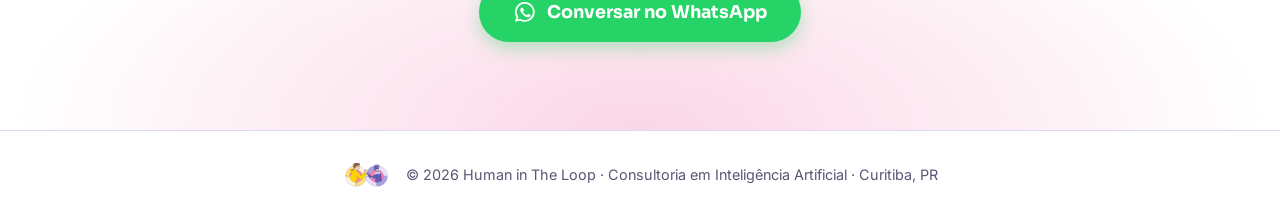
==== commit 61509695: "Adiciona secao de revelacao com zoom no scroll Imagem handshake entre Servicos e Contato: sticky pin" ====
--- a/index.html
+++ b/index.html
@@ -10,6 +10,7 @@
   <link rel="preconnect" href="https://fonts.gstatic.com" crossorigin>
   <link href="https://fonts.googleapis.com/css2?family=Sora:wght@400;600;700;800&family=Inter:wght@400;500;600&display=swap" rel="stylesheet">
   <link rel="stylesheet" href="styles.css">
+  <script src="script.js" defer></script>
 </head>
 <body>
 
@@ -112,6 +113,13 @@
       </div>
     </section>
 
+    <!-- REVELAÇÃO -->
+    <section class="reveal" aria-label="Ilustração: mão humana e mão robótica se tocando">
+      <div class="reveal-sticky">
+        <img src="handshakep_1920.png" alt="Mão humana e mão robótica prestes a se tocar, sobre fundo de circuitos" class="reveal-img">
+      </div>
+    </section>
+
     <!-- CONTATO -->
     <section id="contato" class="section contato">
       <div class="container contato-inner">
--- a/styles.css
+++ b/styles.css
@@ -262,6 +262,39 @@
   border: 3px solid var(--pink-soft);
 }
 
+/* ===== Revelação (pin + zoom no scroll) ===== */
+
+.reveal {
+  /* altura extra = distância de rolagem "presa" enquanto o zoom acontece */
+  height: 300vh;
+}
+
+.reveal-sticky {
+  position: sticky;
+  top: 0;
+  height: 100vh;
+  display: flex;
+  align-items: center;
+  justify-content: center;
+  overflow: hidden;
+  background: var(--bg-alt);
+}
+
+.reveal-img {
+  width: 100vw;
+  height: 100vh;
+  object-fit: cover;
+  transform: scale(0.12);
+  border-radius: 24px;
+  will-change: transform, border-radius;
+}
+
+@media (prefers-reduced-motion: reduce) {
+  .reveal { height: auto; }
+  .reveal-sticky { position: static; height: auto; }
+  .reveal-img { transform: none; border-radius: 0; height: auto; }
+}
+
 /* ===== Contato ===== */
 
 .contato {
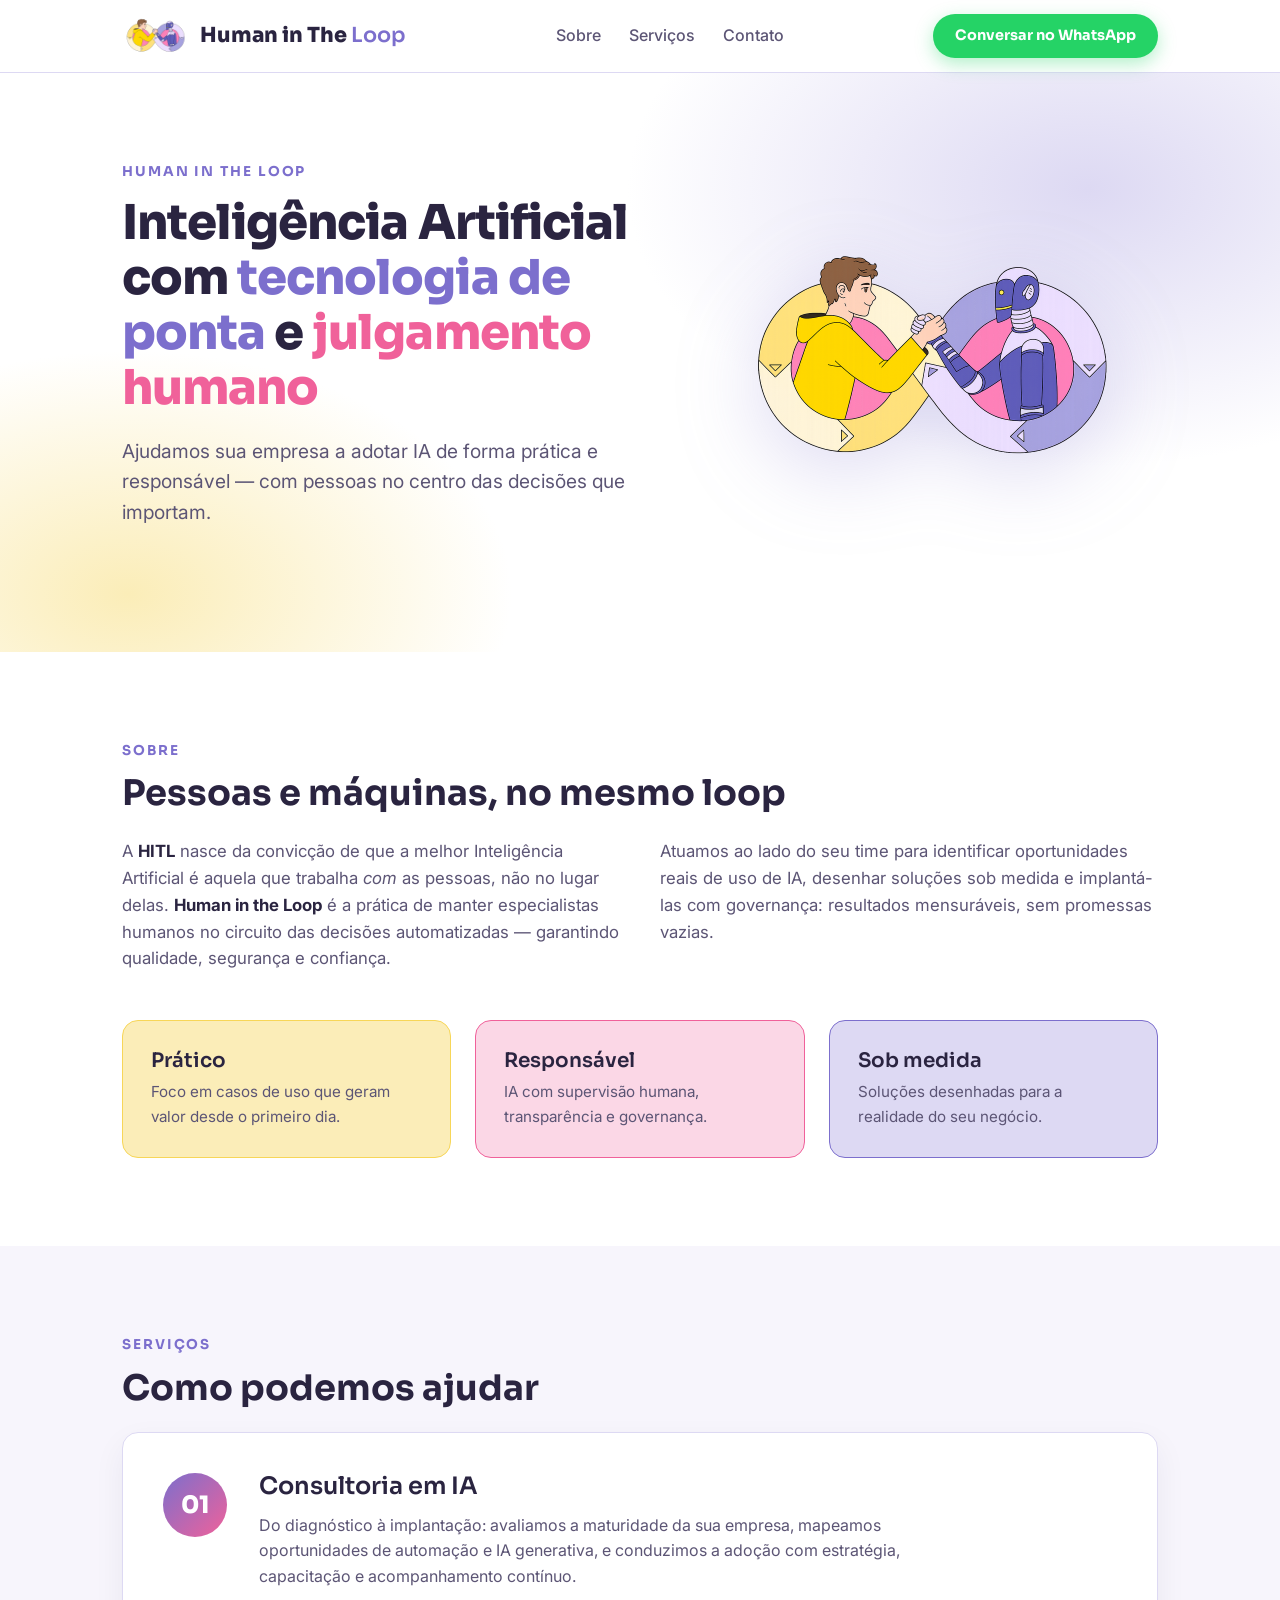
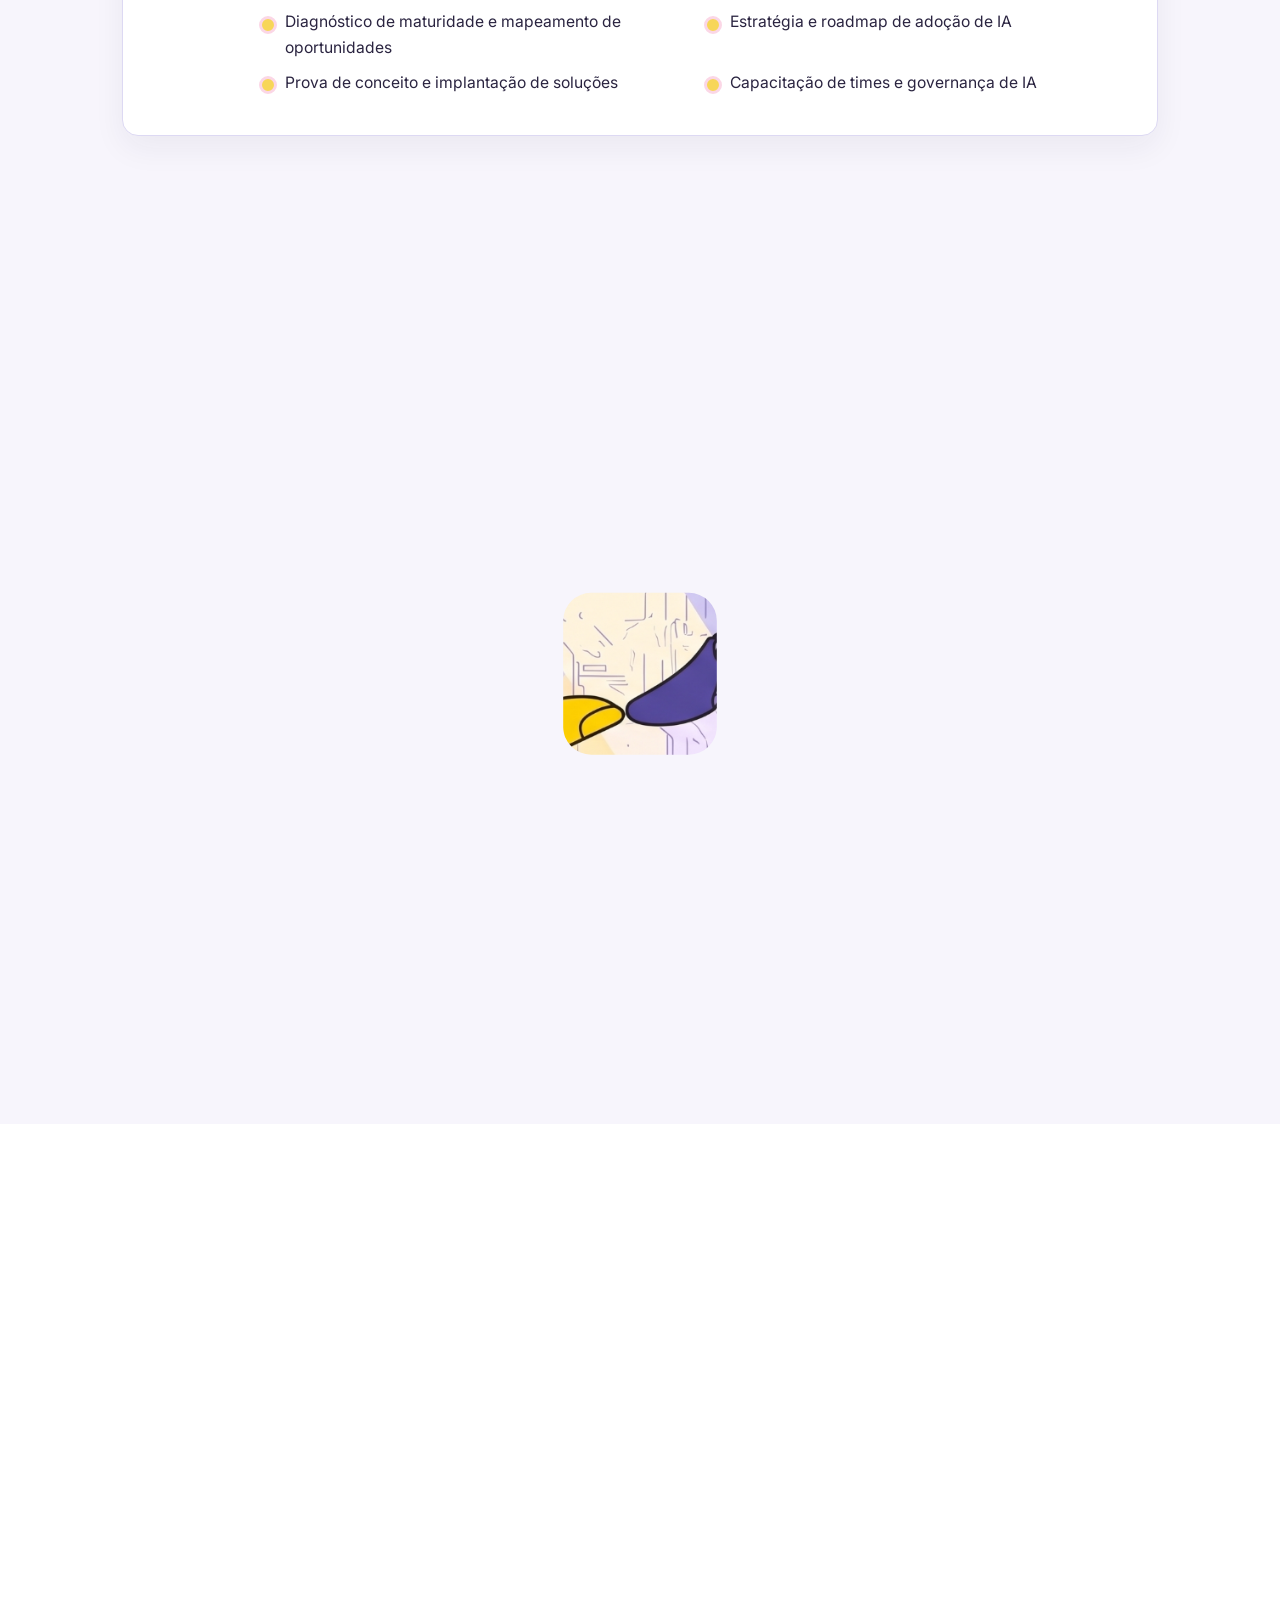
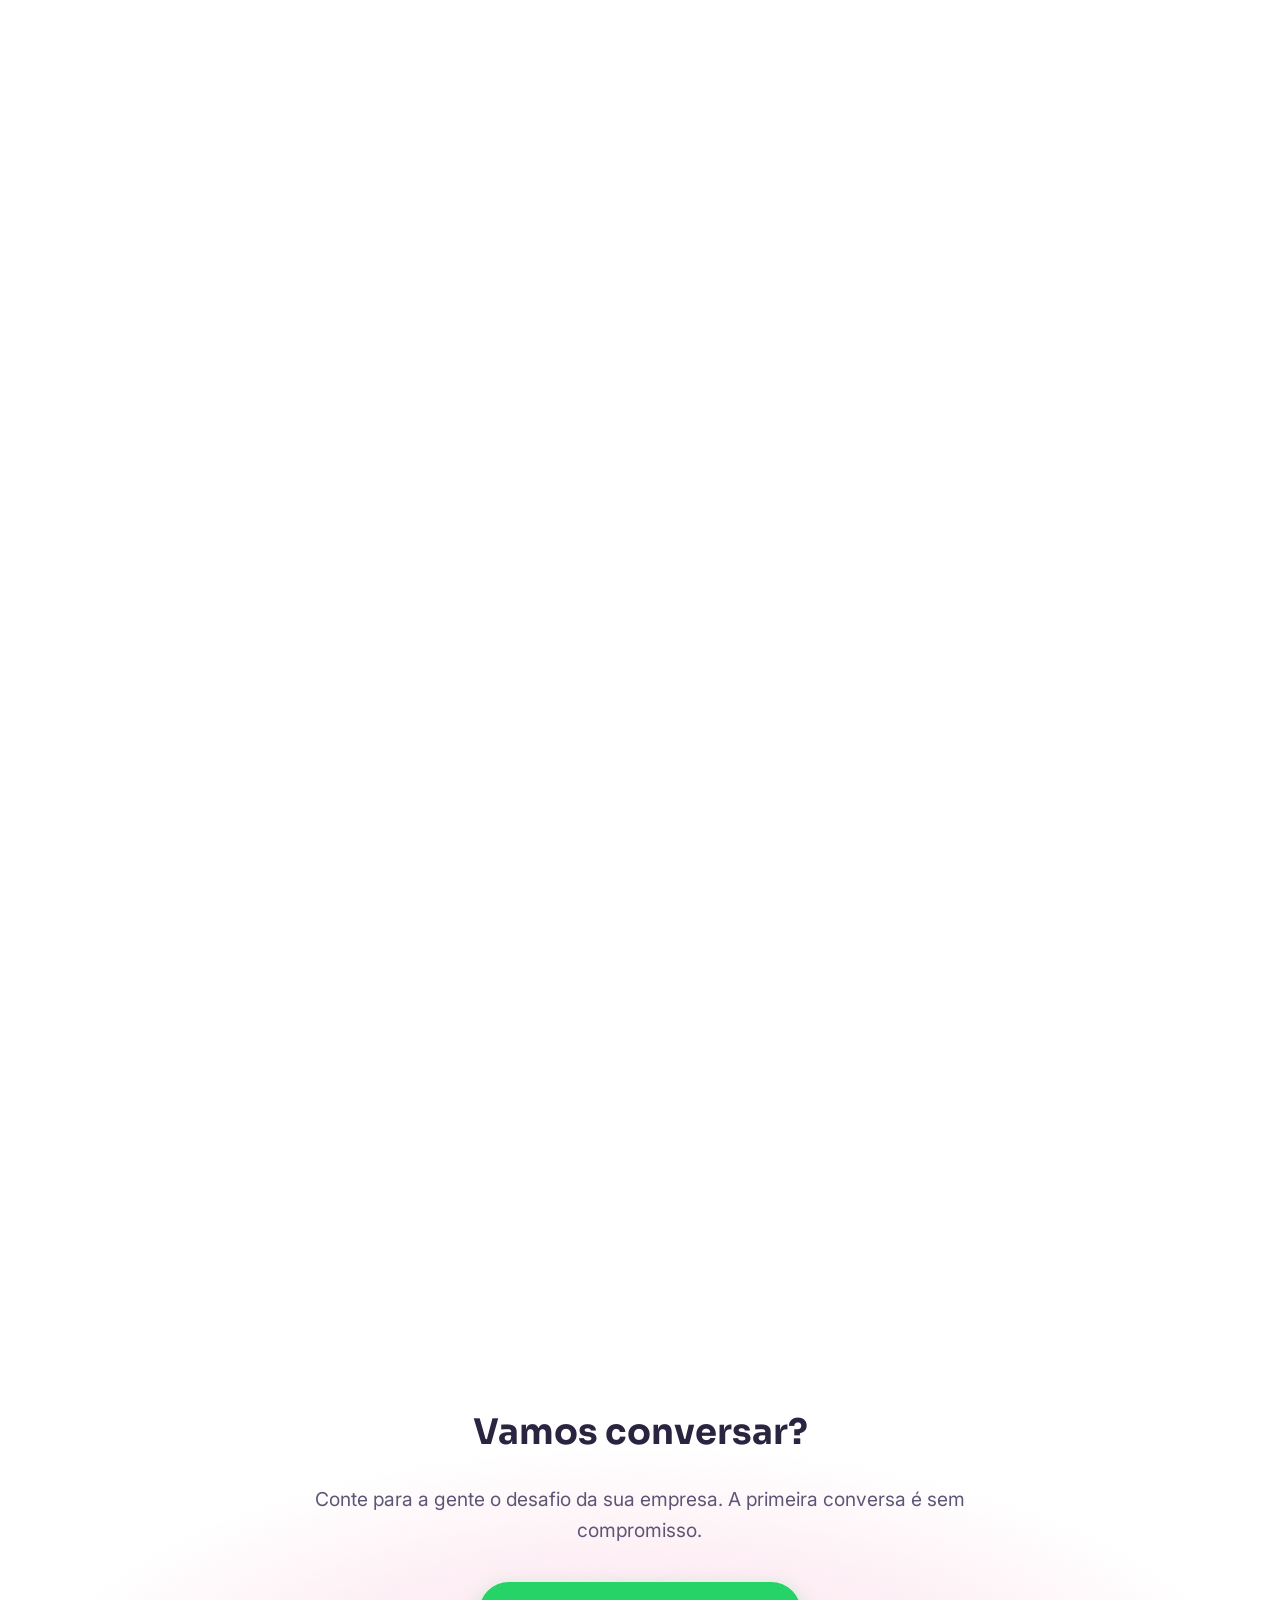
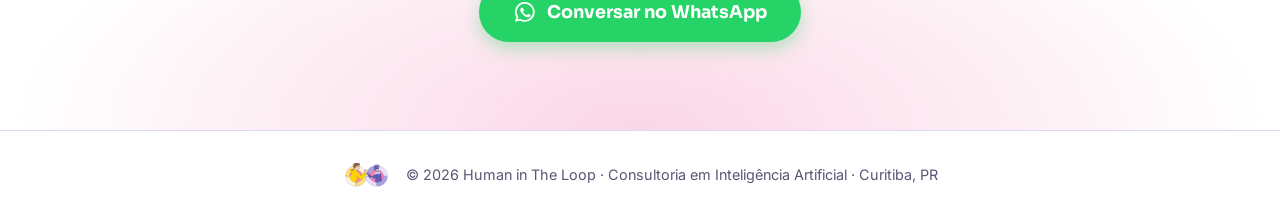
==== commit 0c501512: "Adiciona meta tags Open Graph e pagina 404 og-image.jpg 1200x630 (105 KB) gerada do handshake para p" ====
--- a/index.html
+++ b/index.html
@@ -5,6 +5,17 @@
   <meta name="viewport" content="width=device-width, initial-scale=1.0">
   <title>HITL — Human in the Loop | Consultoria em IA</title>
   <meta name="description" content="HITL — Human in the Loop. Consultoria em Inteligência Artificial que une o melhor da tecnologia com o julgamento humano.">
+  <link rel="canonical" href="https://hitl.com.br/">
+  <meta property="og:type" content="website">
+  <meta property="og:url" content="https://hitl.com.br/">
+  <meta property="og:site_name" content="Human in The Loop">
+  <meta property="og:title" content="Human in The Loop — Consultoria em IA">
+  <meta property="og:description" content="Inteligência Artificial com tecnologia de ponta e julgamento humano. Consultoria em IA prática e responsável, com pessoas no centro das decisões.">
+  <meta property="og:image" content="https://hitl.com.br/og-image.jpg">
+  <meta property="og:image:width" content="1200">
+  <meta property="og:image:height" content="630">
+  <meta property="og:locale" content="pt_BR">
+  <meta name="twitter:card" content="summary_large_image">
   <link rel="icon" type="image/png" href="Human-in-the-Loop_new1_transparent_150.png">
   <link rel="preconnect" href="https://fonts.googleapis.com">
   <link rel="preconnect" href="https://fonts.gstatic.com" crossorigin>
--- a/styles.css
+++ b/styles.css
@@ -284,15 +284,15 @@
   width: 100vw;
   height: 100vh;
   object-fit: cover;
-  transform: scale(0.12);
-  border-radius: 24px;
-  will-change: transform, border-radius;
+  /* janela inicial do recorte: imagem em tamanho real, só o centro visível */
+  clip-path: inset(41% 44% round 28px);
+  will-change: clip-path;
 }
 
 @media (prefers-reduced-motion: reduce) {
   .reveal { height: auto; }
   .reveal-sticky { position: static; height: auto; }
-  .reveal-img { transform: none; border-radius: 0; height: auto; }
+  .reveal-img { clip-path: none; height: auto; }
 }
 
 /* ===== Contato ===== */
